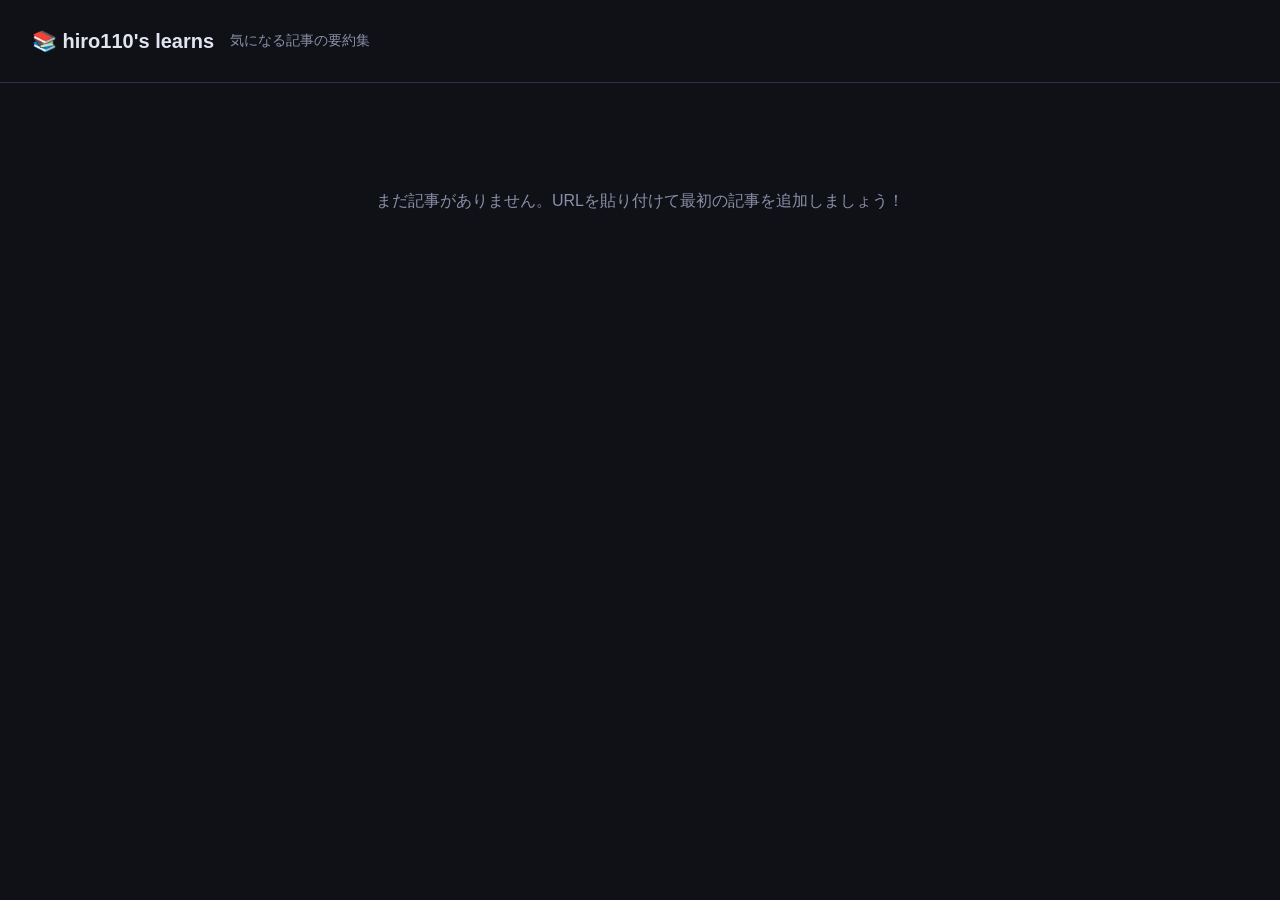
==== index.html @ 6bd215df "feat: GitHub Pages initial setup" ====
<!DOCTYPE html>
<html lang="ja">
<head>
  <meta charset="UTF-8">
  <meta name="viewport" content="width=device-width, initial-scale=1.0">
  <title>hiro110's learns</title>
  <link rel="stylesheet" href="css/style.css">
</head>
<body>
  <header>
    <h1>📚 hiro110's learns</h1>
    <span>気になる記事の要約集</span>
  </header>
  <main>
    <div id="articles-list" class="articles-grid">
      <div class="empty">まだ記事がありません。URLを貼り付けて最初の記事を追加しましょう！</div>
    </div>
  </main>
</body>
</html>
---- css/style.css ----
:root {
  --bg: #0f1117;
  --surface: #1a1d27;
  --border: #2e3148;
  --accent: #7c83fd;
  --text: #e2e4f0;
  --muted: #8b8fa8;
  --tag-bg: #252840;
}

* { box-sizing: border-box; margin: 0; padding: 0; }

body {
  font-family: -apple-system, BlinkMacSystemFont, "Segoe UI", sans-serif;
  background: var(--bg);
  color: var(--text);
  line-height: 1.7;
  min-height: 100vh;
}

header {
  border-bottom: 1px solid var(--border);
  padding: 1.5rem 2rem;
  display: flex;
  align-items: center;
  gap: 1rem;
}

header h1 { font-size: 1.25rem; font-weight: 600; }
header span { color: var(--muted); font-size: 0.85rem; }

main { max-width: 860px; margin: 0 auto; padding: 2.5rem 2rem; }

/* index page */
.articles-grid { display: flex; flex-direction: column; gap: 1rem; }

.article-card {
  background: var(--surface);
  border: 1px solid var(--border);
  border-radius: 10px;
  padding: 1.25rem 1.5rem;
  text-decoration: none;
  color: inherit;
  transition: border-color 0.15s;
  display: block;
}
.article-card:hover { border-color: var(--accent); }

.article-card h2 { font-size: 1rem; font-weight: 600; margin-bottom: 0.35rem; }
.article-card .meta {
  font-size: 0.78rem;
  color: var(--muted);
  display: flex;
  gap: 1rem;
  flex-wrap: wrap;
}
.article-card .excerpt {
  margin-top: 0.6rem;
  font-size: 0.88rem;
  color: var(--muted);
  display: -webkit-box;
  -webkit-line-clamp: 2;
  -webkit-box-orient: vertical;
  overflow: hidden;
}

.empty { text-align: center; color: var(--muted); padding: 4rem 0; }

/* article page */
.breadcrumb { font-size: 0.82rem; color: var(--muted); margin-bottom: 1.75rem; }
.breadcrumb a { color: var(--accent); text-decoration: none; }
.breadcrumb a:hover { text-decoration: underline; }

.article-header { margin-bottom: 2rem; border-bottom: 1px solid var(--border); padding-bottom: 1.5rem; }
.article-header h1 { font-size: 1.5rem; font-weight: 700; margin-bottom: 0.75rem; }
.article-header .meta { font-size: 0.82rem; color: var(--muted); display: flex; gap: 1.25rem; flex-wrap: wrap; }
.article-header .source a { color: var(--accent); text-decoration: none; word-break: break-all; }
.article-header .source a:hover { text-decoration: underline; }

.summary h2 { font-size: 1rem; font-weight: 600; color: var(--accent); margin: 1.5rem 0 0.5rem; }
.summary h2:first-child { margin-top: 0; }
.summary p { margin-bottom: 0.75rem; font-size: 0.95rem; }
.summary ul { padding-left: 1.5rem; margin-bottom: 0.75rem; }
.summary li { font-size: 0.95rem; margin-bottom: 0.3rem; }
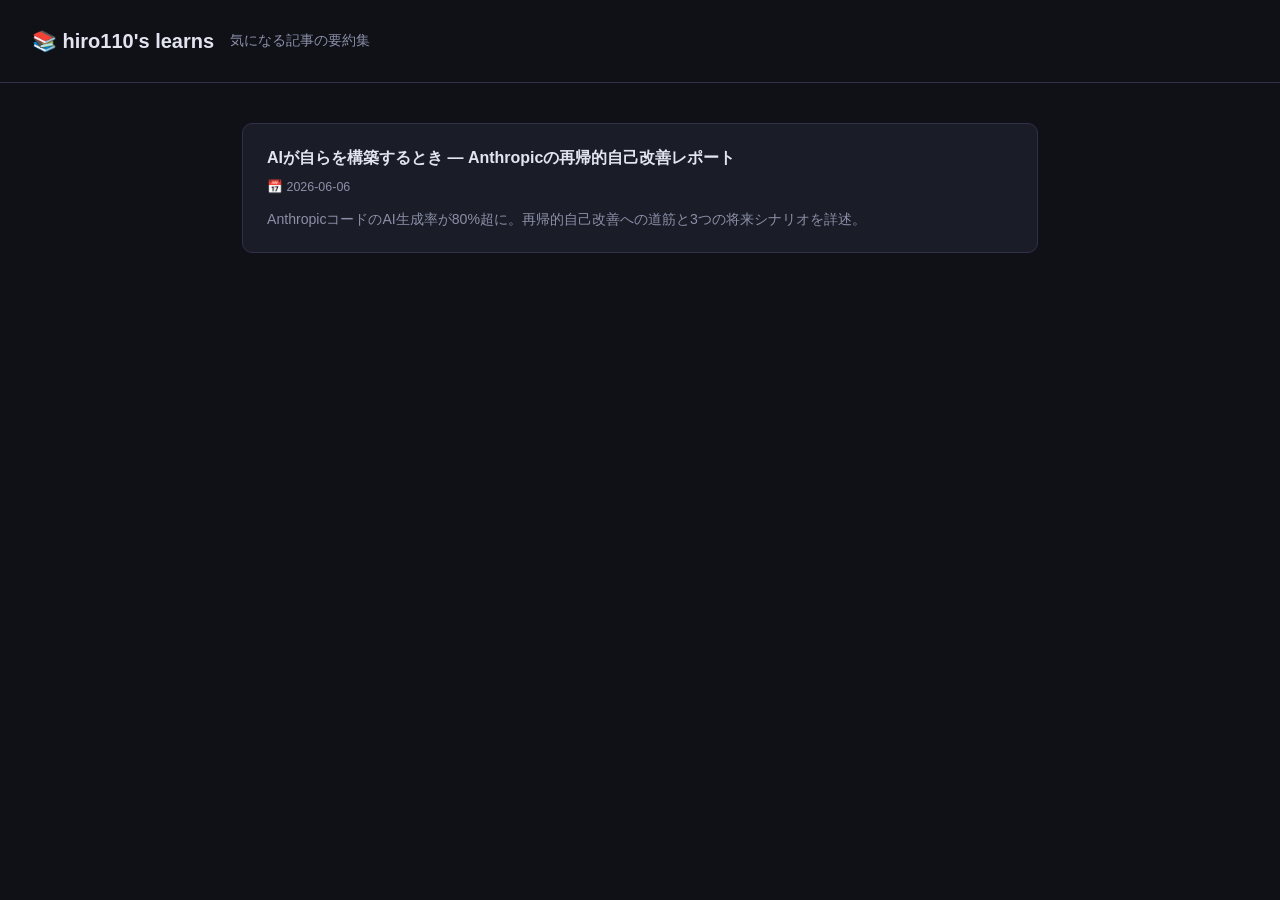
==== commit d80a13ab: "feat: add article - Anthropic recursive self-improvement report" ====
--- a/index.html
+++ b/index.html
@@ -13,7 +13,11 @@
   </header>
   <main>
     <div id="articles-list" class="articles-grid">
-      <div class="empty">まだ記事がありません。URLを貼り付けて最初の記事を追加しましょう！</div>
+      <a class="article-card" href="articles/anthropic-recursive-self-improvement.html">
+        <h2>AIが自らを構築するとき — Anthropicの再帰的自己改善レポート</h2>
+        <div class="meta"><span>📅 2026-06-06</span></div>
+        <p class="excerpt">AnthropicコードのAI生成率が80%超に。再帰的自己改善への道筋と3つの将来シナリオを詳述。</p>
+      </a>
     </div>
   </main>
 </body>
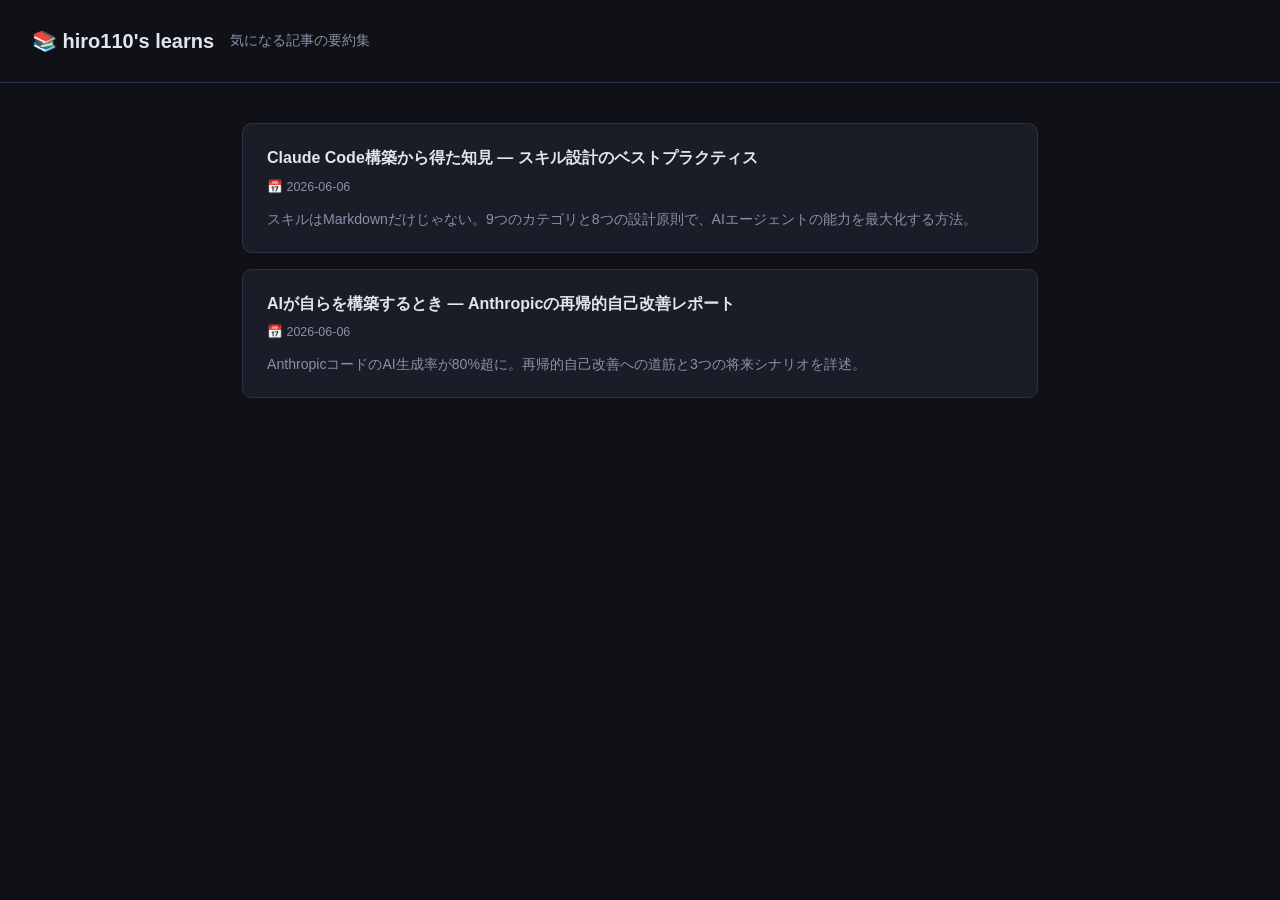
==== commit 49ba6b20: "feat: add article - Claude Code skills best practices" ====
--- a/index.html
+++ b/index.html
@@ -13,6 +13,11 @@
   </header>
   <main>
     <div id="articles-list" class="articles-grid">
+      <a class="article-card" href="articles/claude-code.html">
+        <h2>Claude Code構築から得た知見 — スキル設計のベストプラクティス</h2>
+        <div class="meta"><span>📅 2026-06-06</span></div>
+        <p class="excerpt">スキルはMarkdownだけじゃない。9つのカテゴリと8つの設計原則で、AIエージェントの能力を最大化する方法。</p>
+      </a>
       <a class="article-card" href="articles/anthropic-recursive-self-improvement.html">
         <h2>AIが自らを構築するとき — Anthropicの再帰的自己改善レポート</h2>
         <div class="meta"><span>📅 2026-06-06</span></div>
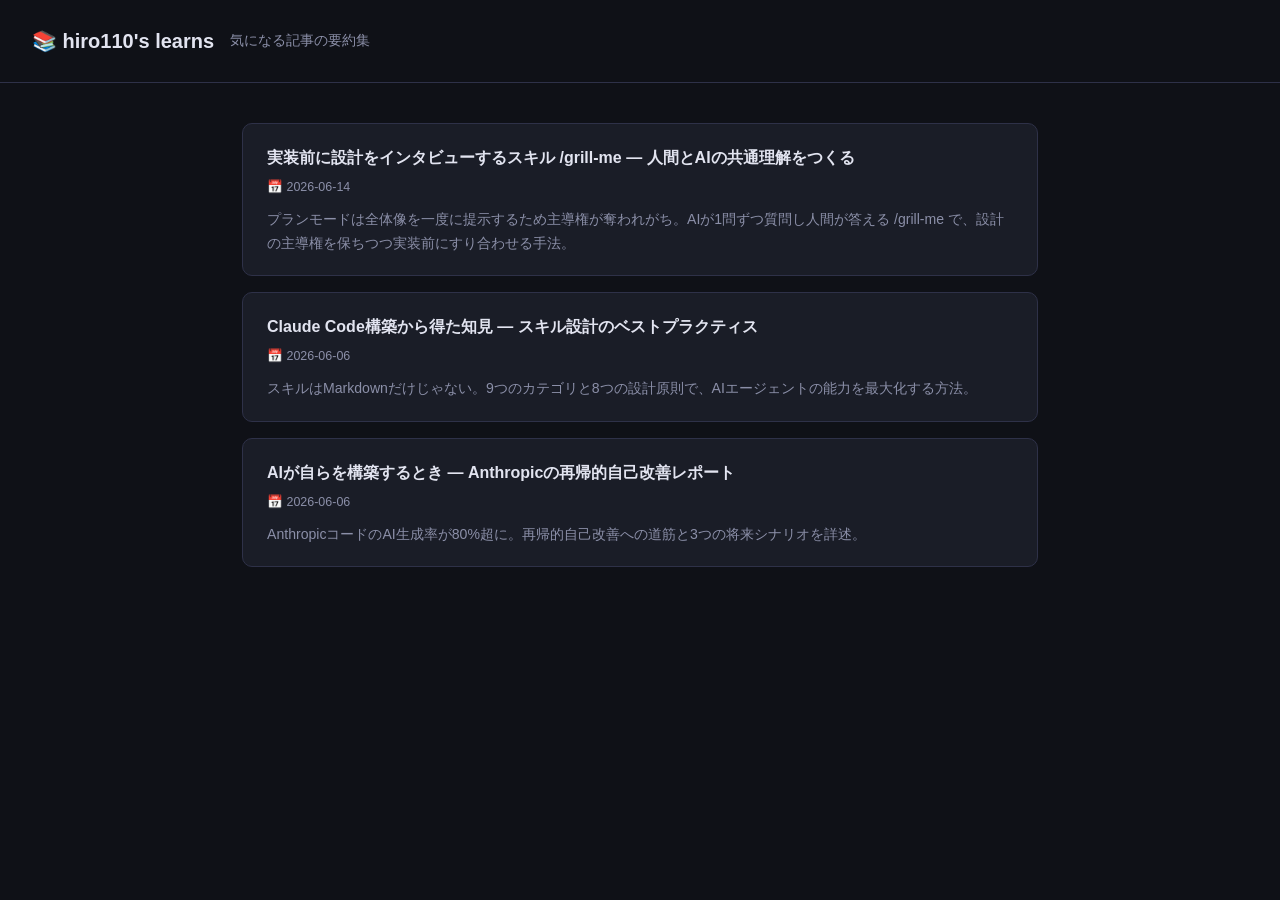
==== commit 75d3eef9: "feat: add article - grill-me skill for pre-implementation design interview" ====
--- a/index.html
+++ b/index.html
@@ -13,6 +13,11 @@
   </header>
   <main>
     <div id="articles-list" class="articles-grid">
+      <a class="article-card" href="articles/grill-me-ai.html">
+        <h2>実装前に設計をインタビューするスキル /grill-me — 人間とAIの共通理解をつくる</h2>
+        <div class="meta"><span>📅 2026-06-14</span></div>
+        <p class="excerpt">プランモードは全体像を一度に提示するため主導権が奪われがち。AIが1問ずつ質問し人間が答える /grill-me で、設計の主導権を保ちつつ実装前にすり合わせる手法。</p>
+      </a>
       <a class="article-card" href="articles/claude-code.html">
         <h2>Claude Code構築から得た知見 — スキル設計のベストプラクティス</h2>
         <div class="meta"><span>📅 2026-06-06</span></div>
